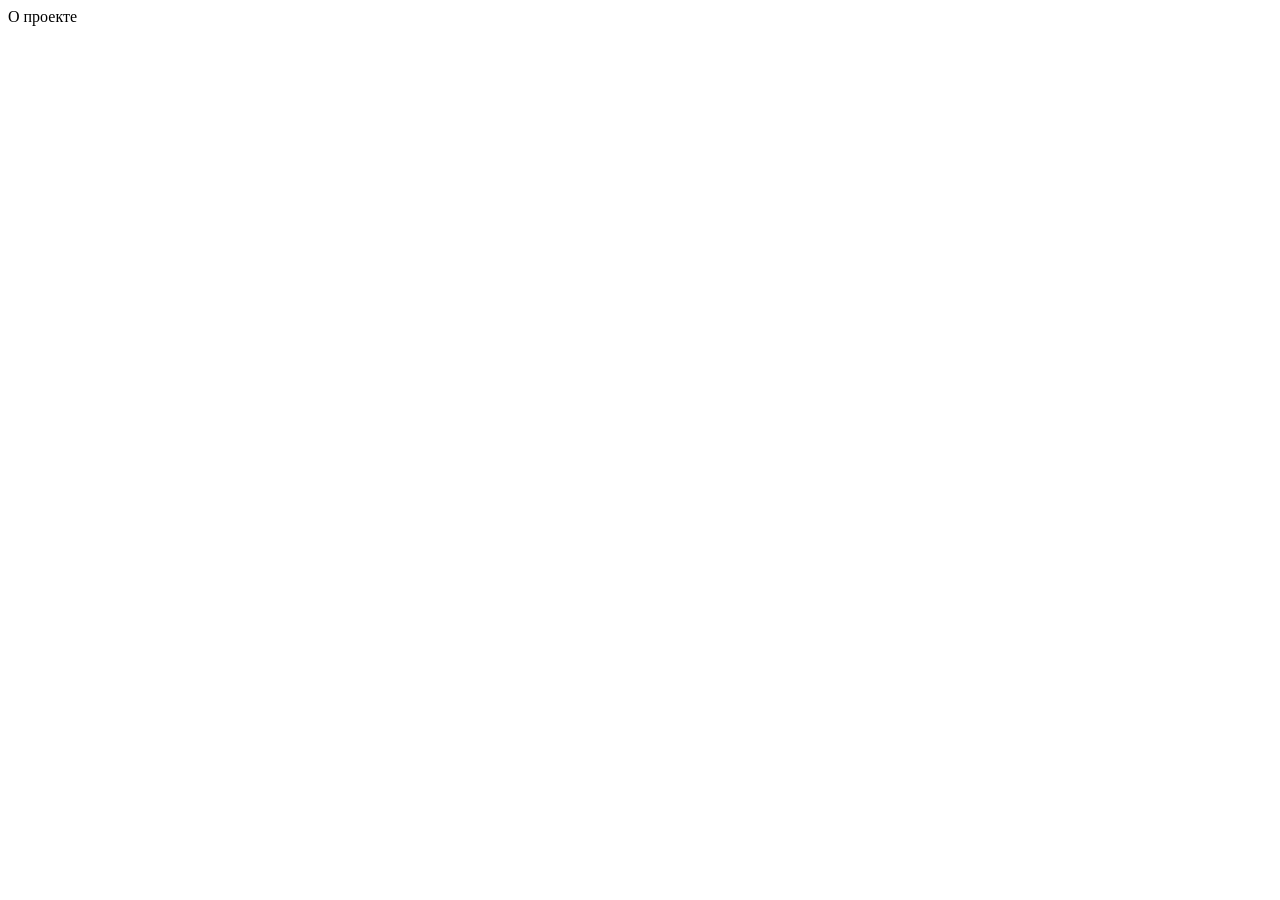
==== about.html @ cb99c8e2 "Sidebar & menubar" ====
<!DOCTYPE html>
<html lang="en">
  <head>
    <meta charset="UTF-8" />
    <meta name="viewport" content="width=device-width, initial-scale=1.0" />
    <title>О проекте</title>
  </head>
  <body>
    О проекте
  </body>
</html>
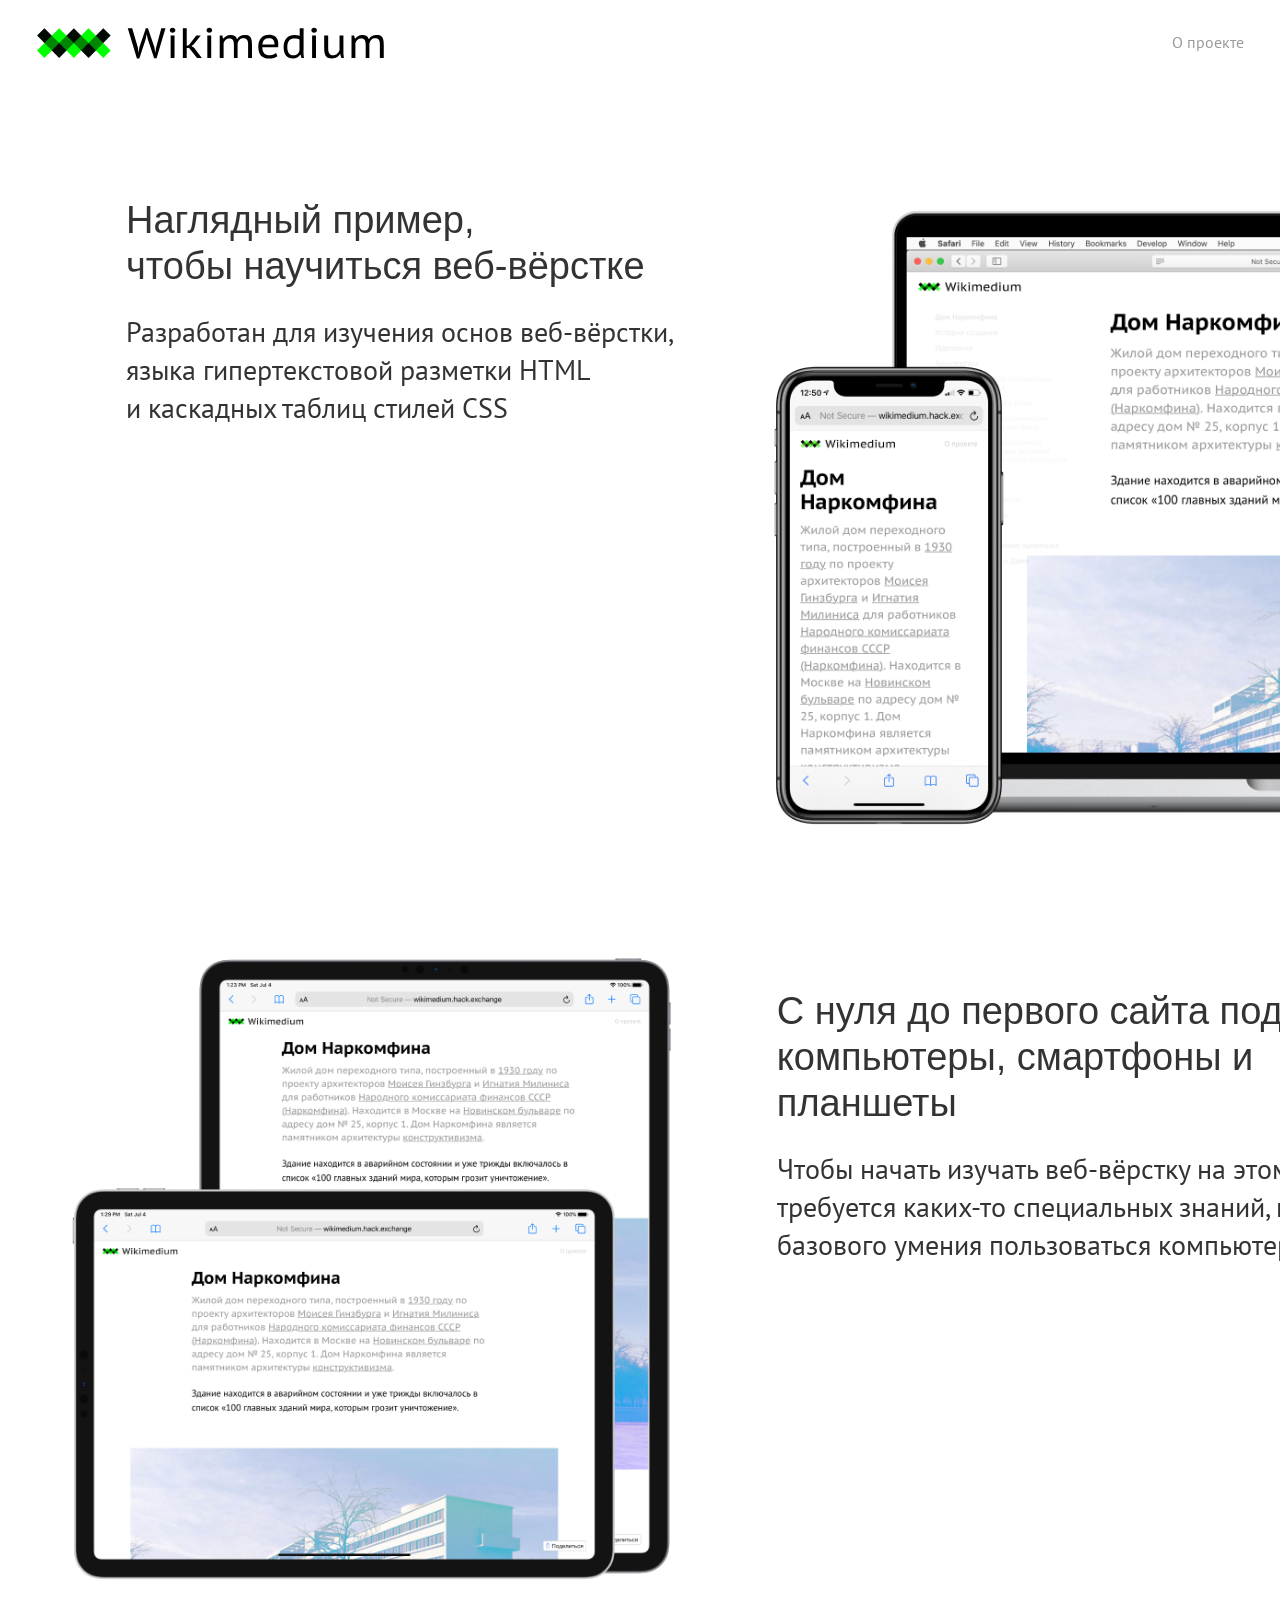
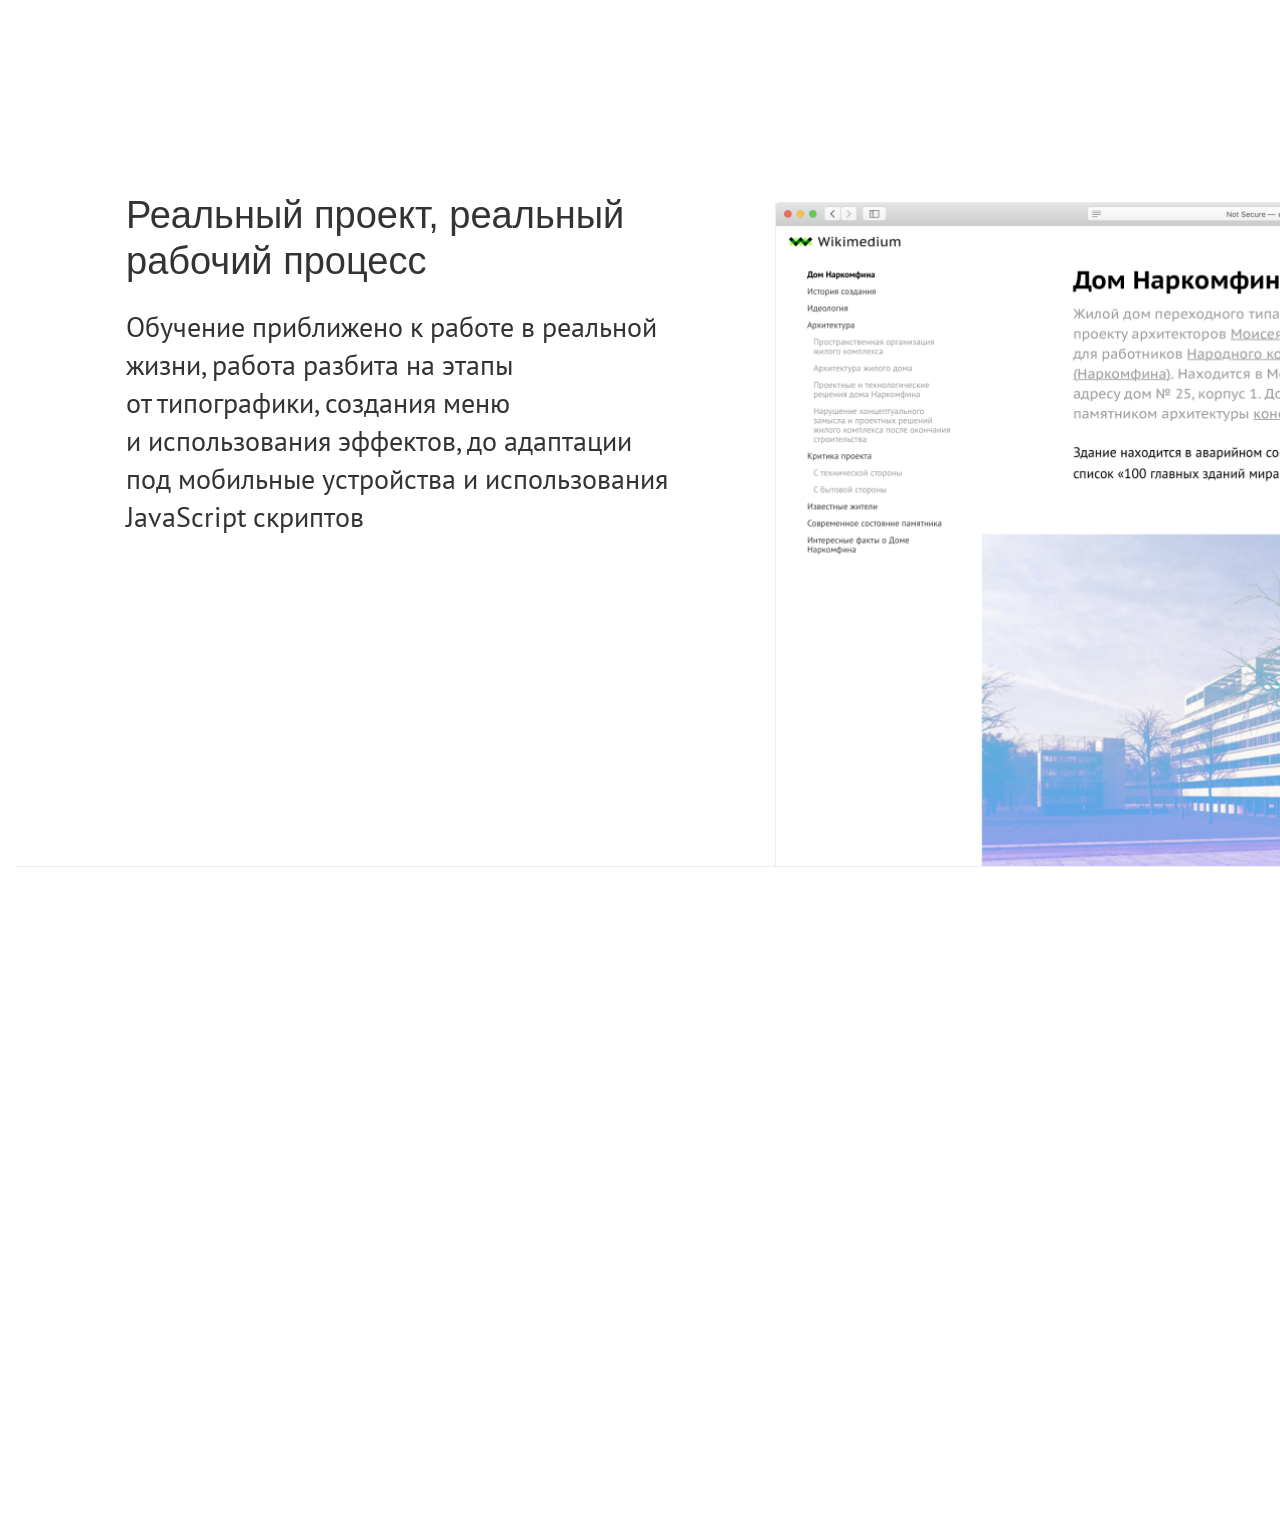
==== commit f83a48f0: "add content and styles for about.html" ====
--- a/about.html
+++ b/about.html
@@ -1,11 +1,58 @@
 <!DOCTYPE html>
-<html lang="en">
+<html lang="ru">
   <head>
     <meta charset="UTF-8" />
     <meta name="viewport" content="width=device-width, initial-scale=1.0" />
     <title>О проекте</title>
+    <link rel="stylesheet" href="stylesheets/style.css" />
   </head>
-  <body>
-    О проекте
+  <body id="about">
+    <nav class="menubar">
+      <a href="dom-narkomfina.html">
+        <img src="images/logo.svg" alt="" />
+      </a>
+      <a href="about.html">О проекте </a>
+    </nav>
+
+    <section id="firstSection">
+      <div>
+        <h2>Наглядный пример, чтобы&nbsp;научиться веб-вёрстке</h2>
+        <p>
+          Разработан для изучения основ веб-вёрстки, языка гипертекстовой
+          разметки HTML и&nbsp;каскадных таблиц стилей CSS
+        </p>
+      </div>
+      <div>
+        <img src="images/about1.png" alt="" />
+      </div>
+    </section>
+
+    <section id="secondSection">
+      <div>
+        <img src="images/about2.png" alt="" />
+      </div>
+      <div>
+        <h2>С нуля до первого сайта под компьютеры, смартфоны и планшеты</h2>
+        <p>
+          Чтобы начать изучать веб-вёрстку на этом проекте, не требуется
+          каких-то специальных знаний, кроме базового умения пользоваться
+          компьютером
+        </p>
+      </div>
+    </section>
+    <section id="thirdSection">
+      <div>
+        <h2>Реальный проект, реальный рабочий процесс</h2>
+        <p>
+          Обучение приближено к работе в реальной жизни, работа разбита на этапы
+          от&nbsp;типографики, создания меню и&nbsp;использования эффектов, до
+          адаптации под&nbsp;мобильные устройства и использования JavaScript
+          скриптов
+        </p>
+      </div>
+      <div>
+        <img src="images/about3.png" alt="" />
+      </div>
+    </section>
   </body>
 </html>
--- a/stylesheets/style.css
+++ b/stylesheets/style.css
@@ -0,0 +1,3 @@
+@import "reset.css";
+@import url("https://fonts.googleapis.com/css?family=PT+Sans+Caption:400,700|PT+Sans:400,400i,700,700i&amp;subset=cyrillic");
+@import "layout.css";
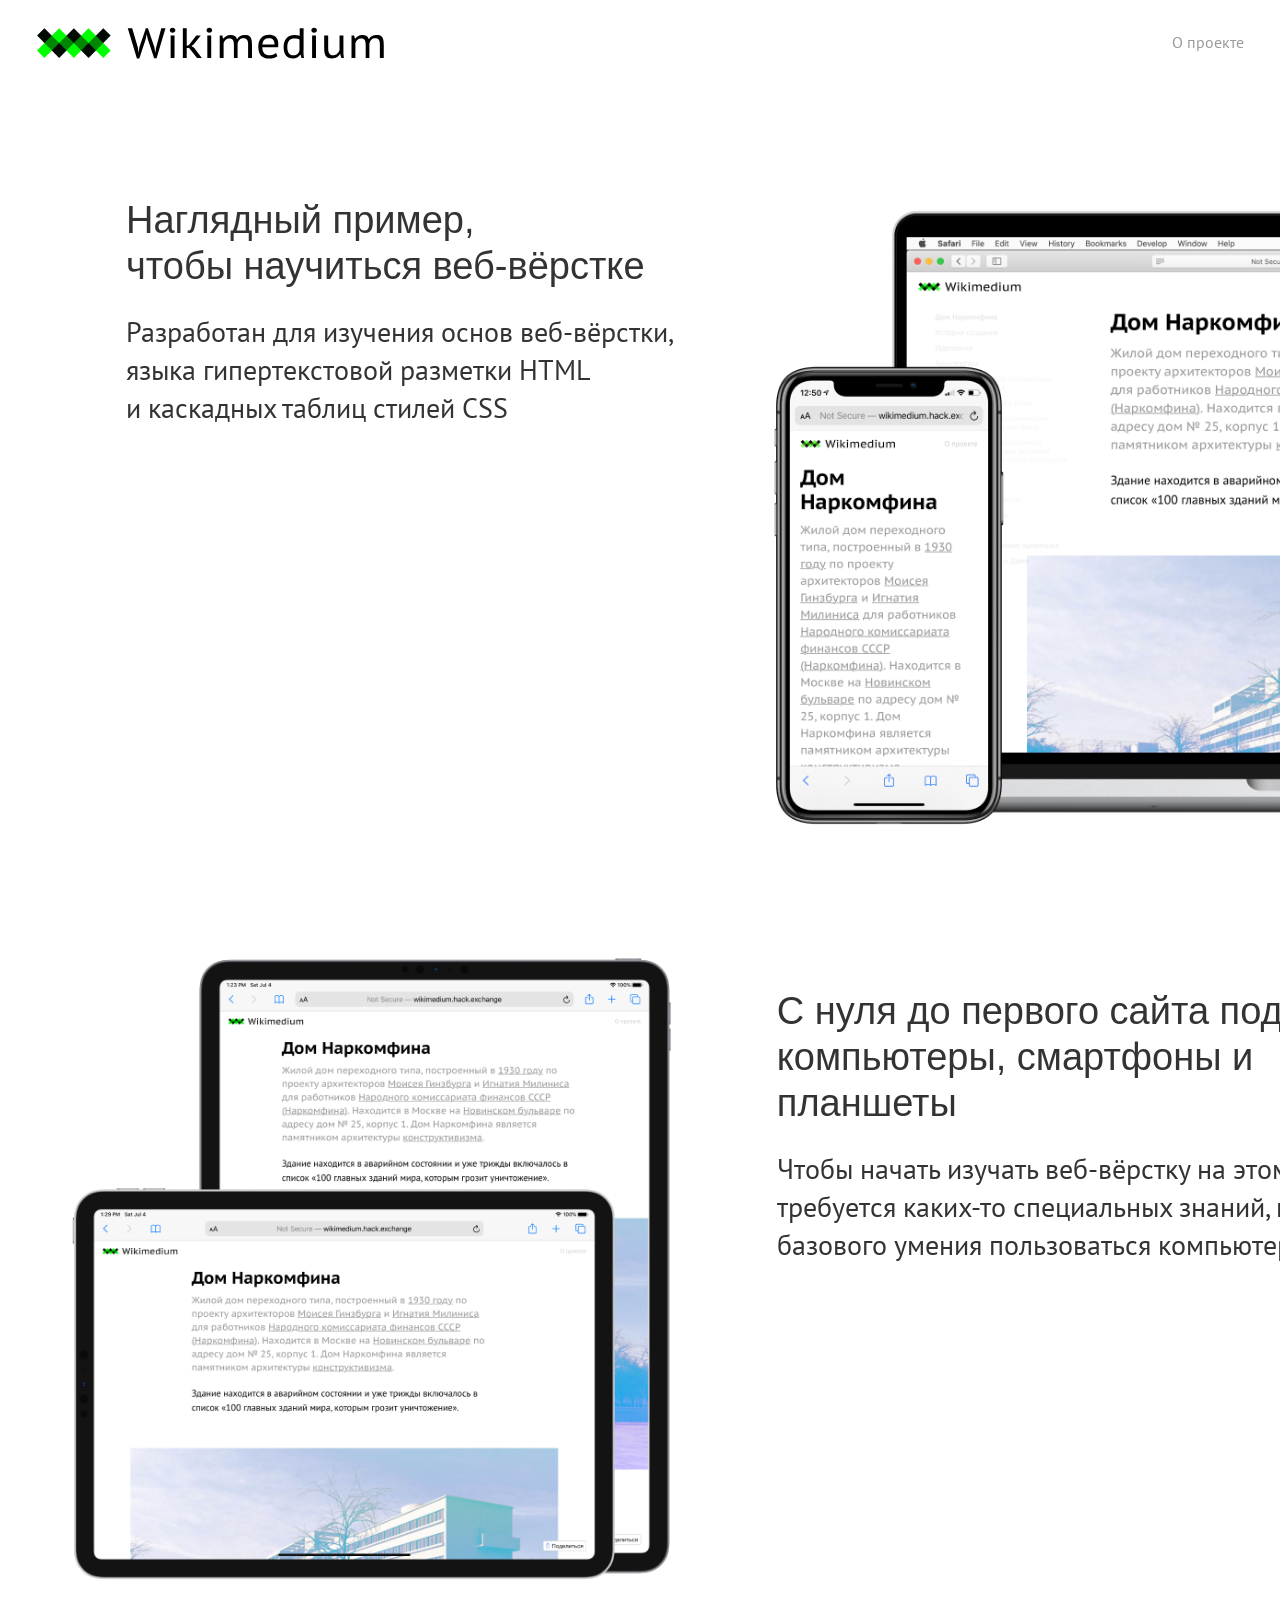
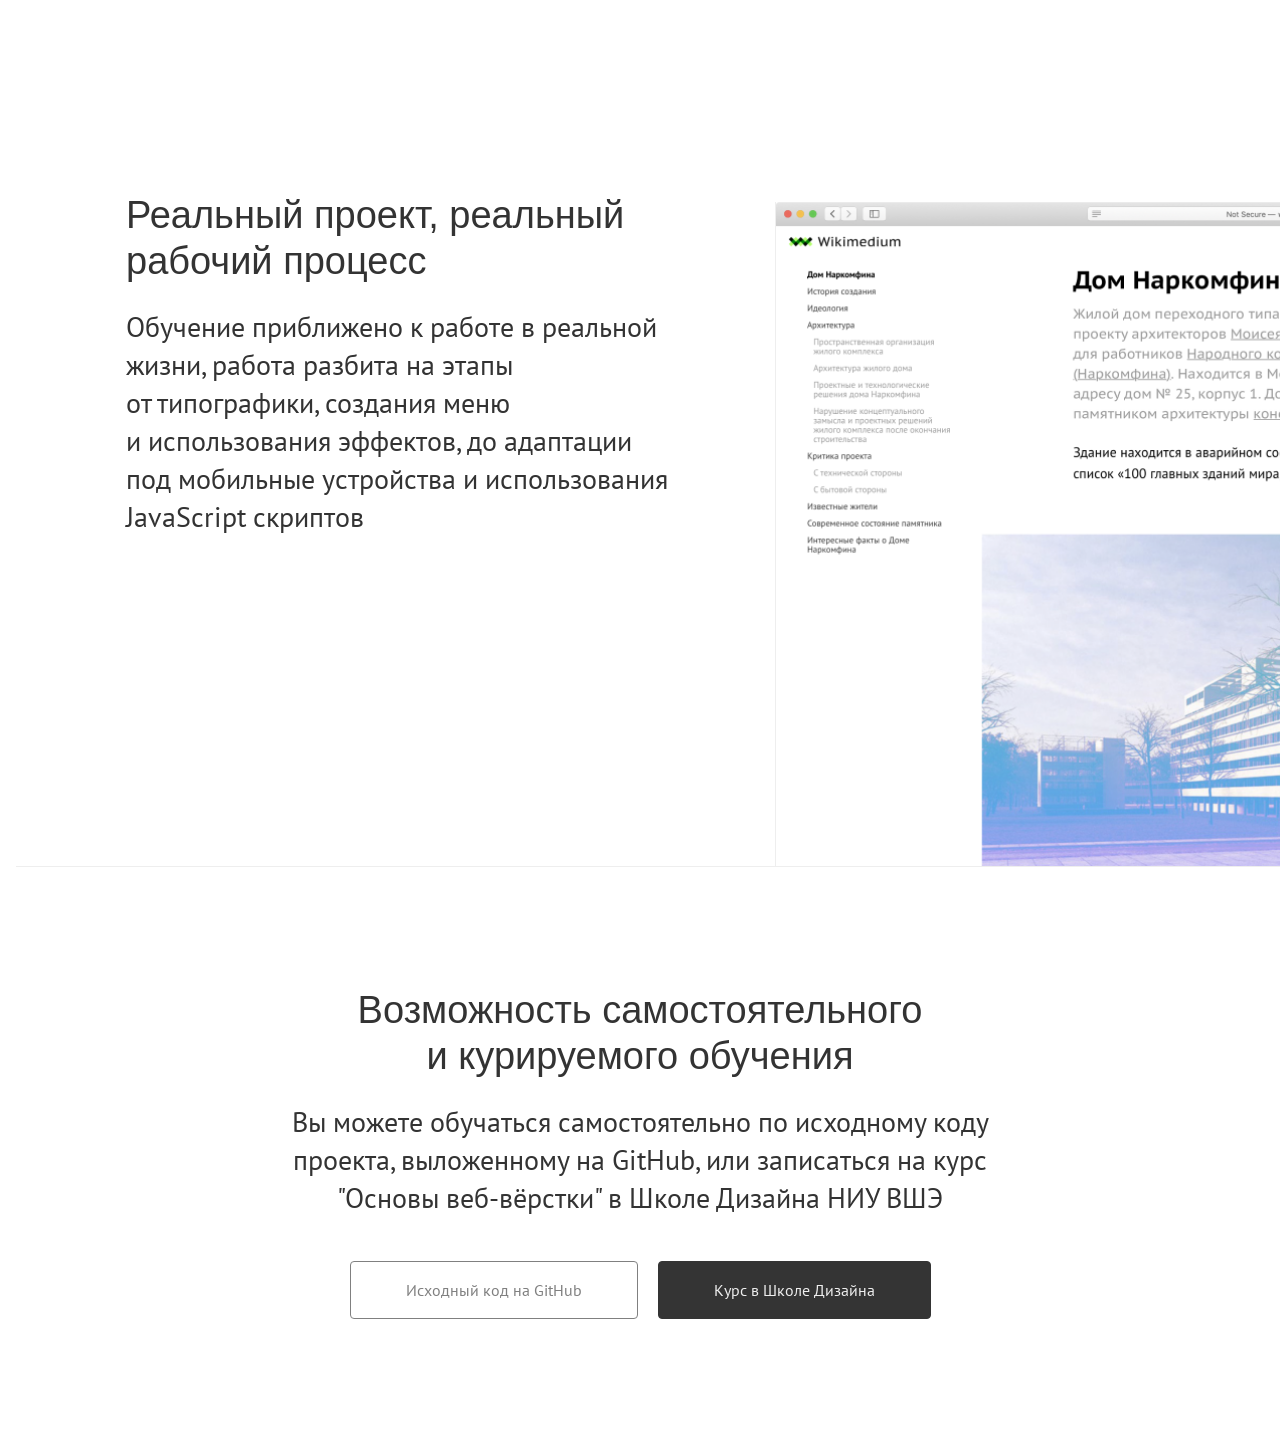
==== commit bf4fb628: "Fix" ====
--- a/about.html
+++ b/about.html
@@ -5,6 +5,8 @@
     <meta name="viewport" content="width=device-width, initial-scale=1.0" />
     <title>О проекте</title>
     <link rel="stylesheet" href="stylesheets/style.css" />
+    <link rel="icon" href="images/favicon.ico" type="images/x-icon" />
+    <link rel="icon" href="images/favicon.png" type="images/png" />
   </head>
   <body id="about">
     <nav class="menubar">
@@ -54,5 +56,21 @@
         <img src="images/about3.png" alt="" />
       </div>
     </section>
+    <section id="fourthSection">
+      <h2>Возможность самостоятельного и&nbsp;курируемого обучения</h2>
+      <p>
+        Вы можете обучаться самостоятельно по&nbsp;исходному коду проекта,
+        выложенному на&nbsp;GitHub, или&nbsp;записаться на&nbsp;курс "Основы
+        веб-вёрстки" в&nbsp;Школе Дизайна НИУ&nbsp;ВШЭ
+      </p>
+      <div>
+        <a href="https://github.com/1zumink/hse_narkomfin_IlyaLang"
+          >Исходный код на GitHub</a
+        >
+        <a class="black" href="https://design.hse.ru/ba/design/programming"
+          >Курс в Школе Дизайна</a
+        >
+      </div>
+    </section>
   </body>
 </html>
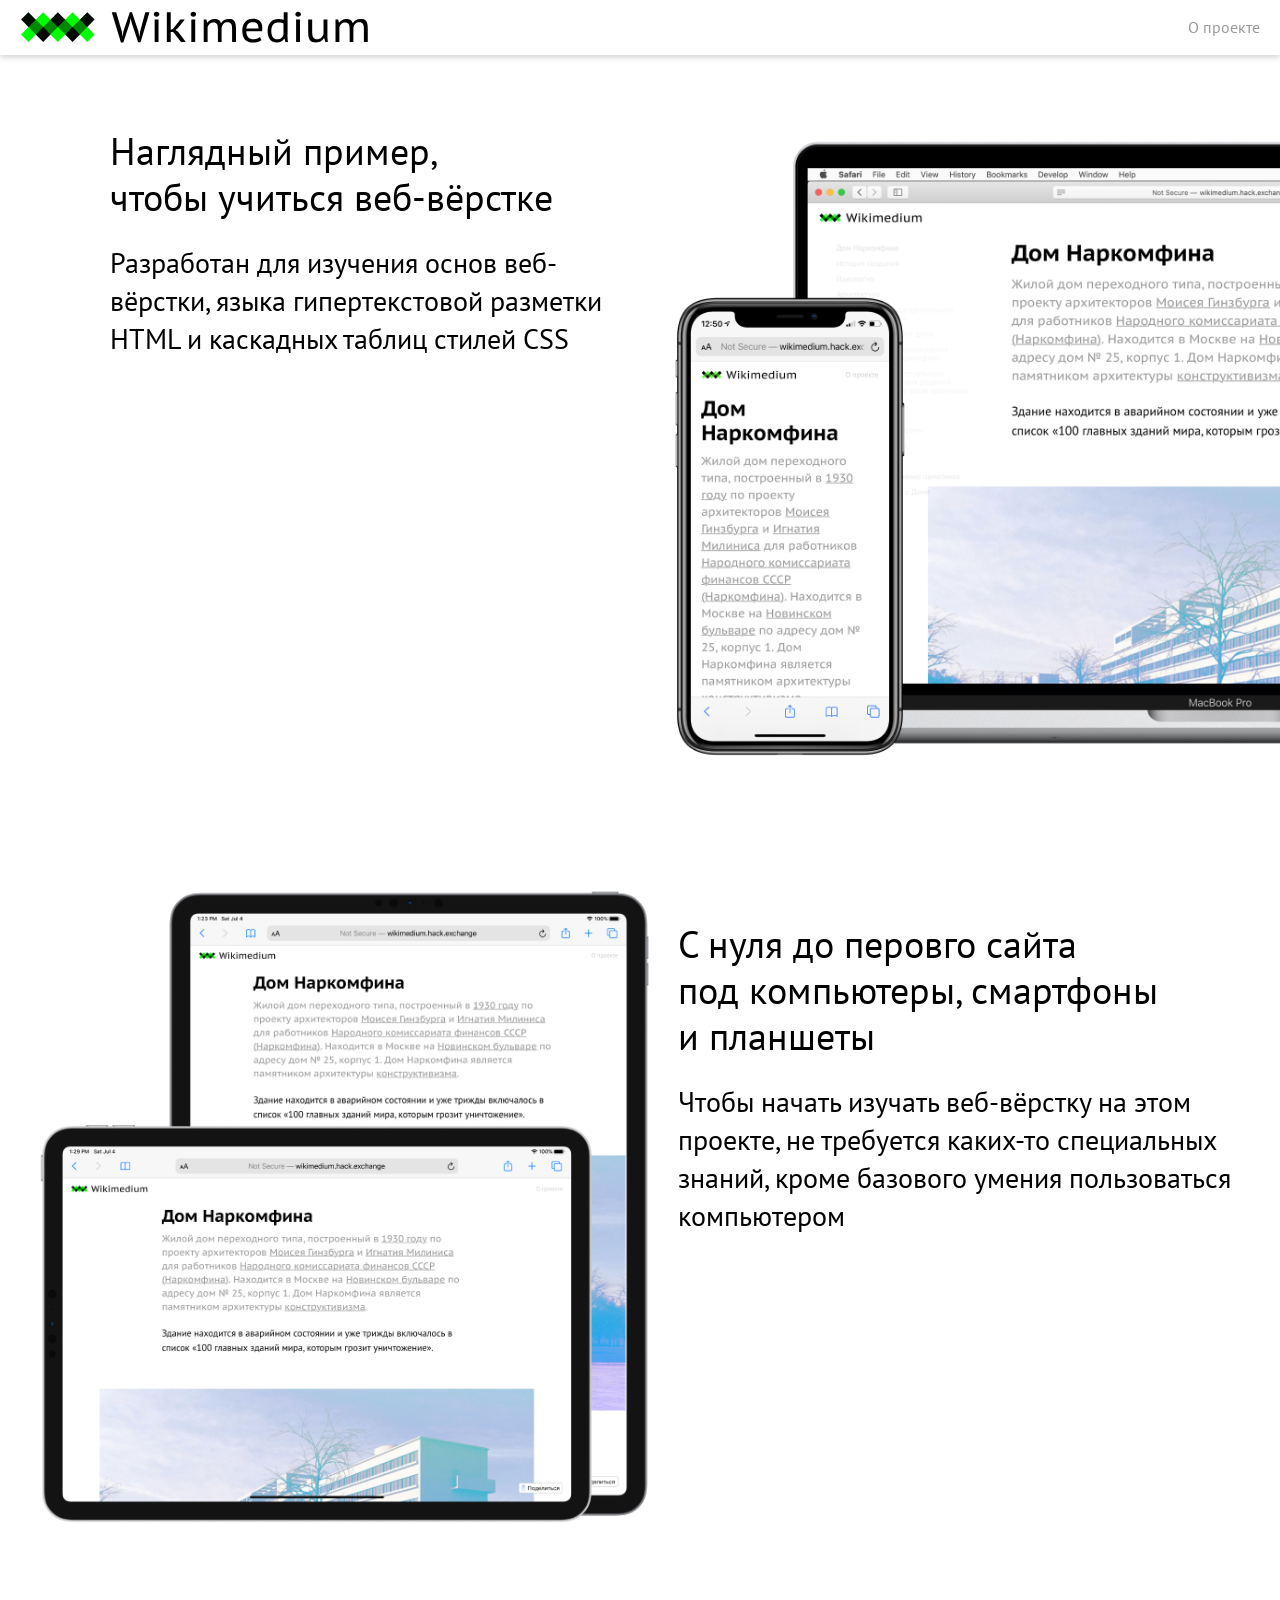
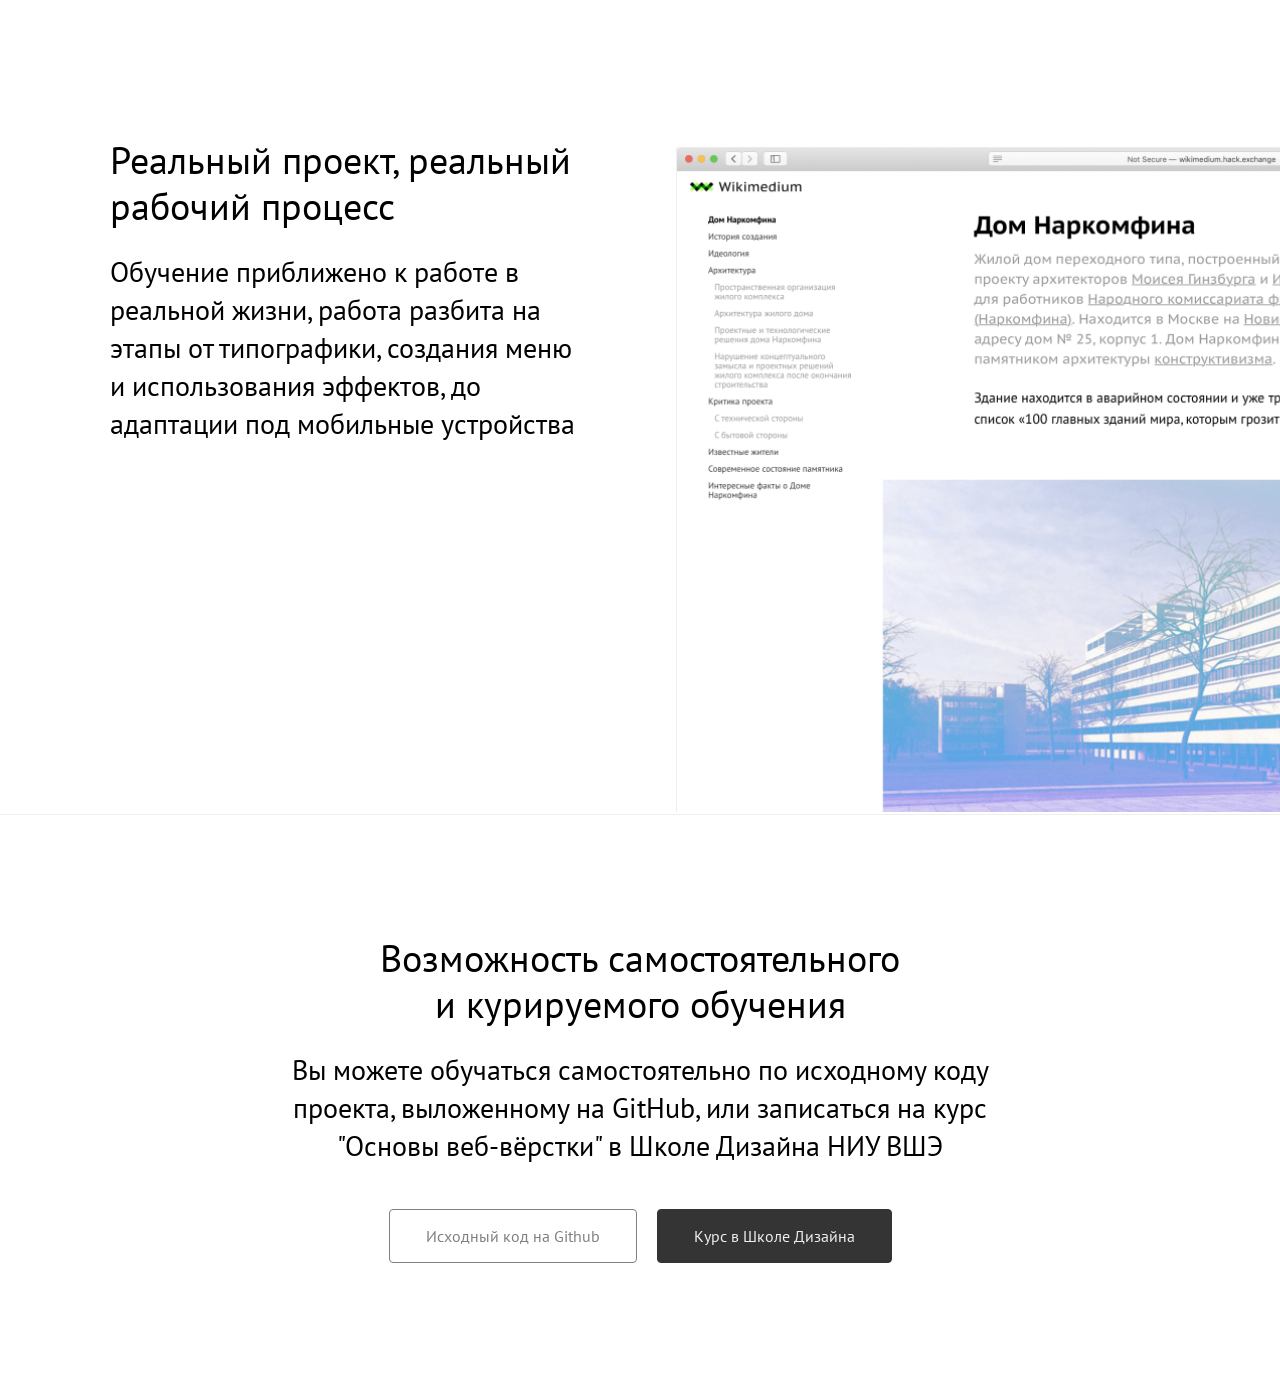
==== commit 62ac44be: "." ====
--- a/about.html
+++ b/about.html
@@ -7,23 +7,38 @@
     <link rel="stylesheet" href="stylesheets/style.css" />
     <link rel="icon" href="images/favicon.ico" type="images/x-icon" />
     <link rel="icon" href="images/favicon.png" type="images/png" />
+    <meta property="og:type" content="web-site" />
+    <meta property="og:title" content="Дом Наркомфина" />
+    <meta
+      property="og:description"
+      content="Проект разработан для изучения основ веб-вёрстки, языка гипертекстовой разметки HTML и каскадных таблиц стилей CSS"
+    />
+    <meta
+      property="og:image"
+      content="https://raw.githubusercontent.com/annkomkova/wikimedium_b25ds09/refs/heads/main/images/narkomfin.jpg"
+    />
+    <meta
+      property="og:url"
+      content="https://annkomkova.github.io/wikimedium_b25ds09/"
+    />
   </head>
   <body id="about">
     <nav class="menubar">
-      <a href="dom-narkomfina.html">
+      <a href="index.html">
         <img src="images/logo.svg" alt="" />
       </a>
-      <a href="about.html">О проекте </a>
+      <a href="about.html">О проекте</a>
     </nav>
 
     <section id="firstSection">
       <div>
-        <h2>Наглядный пример, чтобы&nbsp;научиться веб-вёрстке</h2>
+        <h2>Наглядный пример, чтобы&nbsp;учиться веб-вёрстке</h2>
         <p>
           Разработан для изучения основ веб-вёрстки, языка гипертекстовой
           разметки HTML и&nbsp;каскадных таблиц стилей CSS
         </p>
       </div>
+
       <div>
         <img src="images/about1.png" alt="" />
       </div>
@@ -33,43 +48,48 @@
       <div>
         <img src="images/about2.png" alt="" />
       </div>
+
       <div>
-        <h2>С нуля до первого сайта под компьютеры, смартфоны и планшеты</h2>
+        <h2>
+          С нуля до перовго сайта под&nbsp;компьютеры, смартфоны и&nbsp;планшеты
+        </h2>
         <p>
           Чтобы начать изучать веб-вёрстку на этом проекте, не требуется
-          каких-то специальных знаний, кроме базового умения пользоваться
+          каких-то специальных знаний, кроме&nbsp;базового умения пользоваться
           компьютером
         </p>
       </div>
     </section>
+
     <section id="thirdSection">
       <div>
         <h2>Реальный проект, реальный рабочий процесс</h2>
         <p>
           Обучение приближено к работе в реальной жизни, работа разбита на этапы
           от&nbsp;типографики, создания меню и&nbsp;использования эффектов, до
-          адаптации под&nbsp;мобильные устройства и использования JavaScript
-          скриптов
+          адаптации под&nbsp;мобильные устройства
         </p>
       </div>
+
       <div>
         <img src="images/about3.png" alt="" />
       </div>
     </section>
+
     <section id="fourthSection">
       <h2>Возможность самостоятельного и&nbsp;курируемого обучения</h2>
       <p>
-        Вы можете обучаться самостоятельно по&nbsp;исходному коду проекта,
-        выложенному на&nbsp;GitHub, или&nbsp;записаться на&nbsp;курс "Основы
-        веб-вёрстки" в&nbsp;Школе Дизайна НИУ&nbsp;ВШЭ
+        Вы можете обучаться самостоятельно по исходному коду проекта,
+        выложенному на GitHub, или записаться на курс "Основы веб-вёрстки" в
+        Школе Дизайна НИУ&nbsp;ВШЭ
       </p>
       <div>
-        <a href="https://github.com/1zumink/hse_narkomfin_IlyaLang"
-          >Исходный код на GitHub</a
-        >
-        <a class="black" href="https://design.hse.ru/ba/design/programming"
-          >Курс в Школе Дизайна</a
-        >
+        <a href="https://github.com/annkomkova/wikimedium_b25ds09">
+          Исходный код на Github
+        </a>
+        <a class="black" href="https://design.hse.ru/ba/design/programming">
+          Курс в Школе Дизайна
+        </a>
       </div>
     </section>
   </body>
--- a/stylesheets/style.css
+++ b/stylesheets/style.css
@@ -1,3 +1,4 @@
 @import "reset.css";
 @import url("https://fonts.googleapis.com/css?family=PT+Sans+Caption:400,700|PT+Sans:400,400i,700,700i&amp;subset=cyrillic");
 @import "layout.css";
+@import "adaptive.css";
